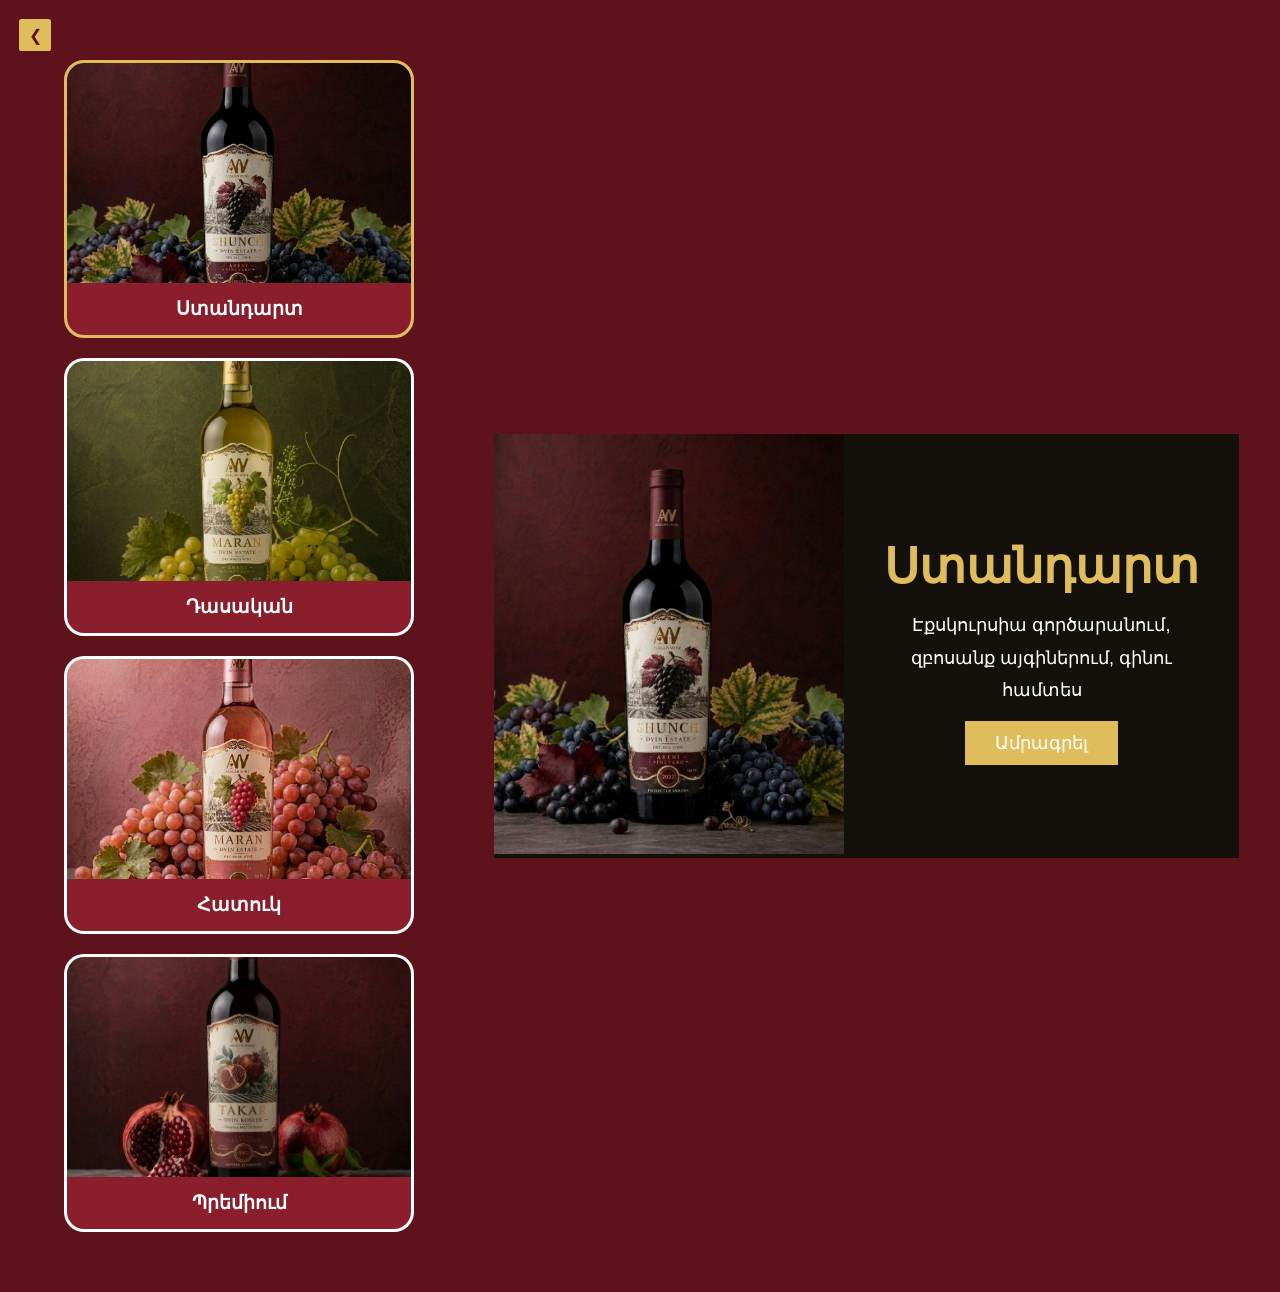
==== book.html @ 717713c0 "second repository" ====
<!DOCTYPE html>
<html lang="en">
<head>
    <meta charset="UTF-8">
    <meta name="viewport" content="width=device-width, initial-scale=1.0">
    <title>Asalan Wine</title>
    <link rel="stylesheet" href="./book.css">
    <link rel="icon" href="./img/Icon 4-01.png">
</head>
<body>
    <a  style="position: fixed; top: 1.5vw; left: 1.5vw; background: var(--gold);width: 2.5vw; height: 2.5vw;display: flex;justify-content: center;align-items: center;border-radius: 0.2vw;color: var(--wine-red-dark);text-decoration: none;" href="./index.html">❮</a>
    <div class="tour-section">
        <div class="tour-list">
            <div class="tour-card active"
                data-title="Ստանդարտ"
                data-price="10000 Դրամ"
                data-img="./img/wine1.jpg"
                data-text="Էքսկուրսիա գործարանում, զբոսանք այգիներում, գինու համտես">
                <img src="./img/wine1.jpg" alt="">
                <h3>Ստանդարտ</h3>
            </div>
            <div class="tour-card"
                data-title="Դասական"
                data-price="15000 Դրամ"
                data-img="./img/wine2.jpg"
                data-text="Էքսկուրսիա գործարանում, զբոսանք այգիներում, գինու համտես և պանրի տեսականի ">
                <img src="./img/wine2.jpg" alt="">
                <h3>Դասական</h3>
            </div>
            <div class="tour-card"
                data-title="Հատուկ"
                data-price="20000 Դրամ"
                data-img="./img/wine3.jpg"
                data-text="Էքսկուրսիա գործարանում, զբոսանք այգիներում, գինու համտես, պանրի, մսի, չրերի տեսականի և չորահաց">
                <img src="./img/wine3.jpg" alt="">
                <h3>Հատուկ</h3>
            </div>
            <div class="tour-card"
                data-title="Պրեմիում"
                data-price="25000 Դրամ"
                data-img="./img/wine4.jpg"
                data-text="Էքսկուրսիա գործարանում, զբոսանք այգիներում, գինու համտես, պանրի, մսի, չրերի տեսականի, չորահաց, ճաշ կամ ընթրիք">
                <img src="./img/wine4.jpg" alt="">
                <h3>Պրեմիում</h3>
            </div>
        </div>
        <div class="tour-preview">
            <div class="preview-image">
                <img id="previewImg" src="./img/wine1.jpg" alt="">
            </div>
            <div class="preview-content">
                <h2 id="previewTitle">Ստանդարտ</h2>
                <p class="price" id="previewPrice"> Էքսկուրսիա գործարանում, զբոսանք այգիներում, գինու համտես</p>
                <p id="previewText">
                    
                </p>
                <a href="./index.html#contact">Ամրագրել</a>
            </div>
        </div>
    </div>
    <script src="./book.js"></script>
</body>
</html>
---- book.css ----
@media (max-width: 768px) {
}

*{
    margin:0;
    padding:0;
    box-sizing:border-box;
}

body {
  font-family: system-ui, -apple-system, 'Segoe UI', 'Roboto', 'Helvetica Neue', sans-serif;
  background-color: #490b0c;
  cursor: url("./img/cursor2.png"), auto;
}
.uxarkel, a,
.bookbtn,
#kochak:hover,
#restart:hover,
.nav-link:hover,
.btn:hover {
    cursor: url("./img/wine\ glass2.png") 16 16, pointer !important;
}

:root {
  --wine-red: #8b1e2c;
  --wine-red-dark: #5e121c;
  --gold: #e0bd5c;
  --gold-light: #ffffff;
  --black: #0a0705;
  --black-soft: #14100c;
  --white: #fefaf5;
  --gray-light: #2c2722;
}
body{
    background:var(--wine-red-dark);
    font-family:sans-serif;
}
.tour-section{
    width:90%;
    margin:60px auto;
    display:grid;
    grid-template-columns:350px 1fr;
    gap:80px;
    align-items:center;
}
.tour-list{
    display:grid;
    gap:20px;
}
.tour-card{
    background:white;
    border-radius:20px;
    overflow:hidden;
    cursor:pointer;
    border:3px solid transparent;
    transition:.3s;
    cursor: url("./img/wine\ glass2.png") 16 16, pointer !important;
}
.tour-card img{
    width:100%;
    height:220px;
    object-fit:cover;
    display:block;
}
.tour-card h3{
    text-align:center;
    padding:15px;
    background:var(--wine-red);
    color:white;
}
.tour-card:hover{
    transform:translateY(-5px);
}
.tour-card.active{
    border-color:var(--gold);
}
.tour-preview{
    background:var(--black-soft);
    min-height:420px;
    display:grid;
    grid-template-columns:350px 1fr;
    align-items:center;
}
.preview-image img{
    width:100%;
    height:420px;
    object-fit:cover;
}
.preview-content{
    padding:40px;
    text-align:center;
}
.preview-content h2{
    font-size:48px;
    color:var(--gold);
    margin-bottom:15px;
}
.price{
    font-size:32px;
    margin-bottom:25px;
}
.preview-content p{
    line-height:1.8;
    font-size:18px;
    color: var(--gold-light);
    margin-bottom: 25px;
}
.preview-content a{
    padding:12px 30px;
    border:none;
    background:var(--gold);
    color:white;
    cursor:pointer;
    font-size:18px;
    text-decoration: none;
}

@media (max-width: 480px) {
}
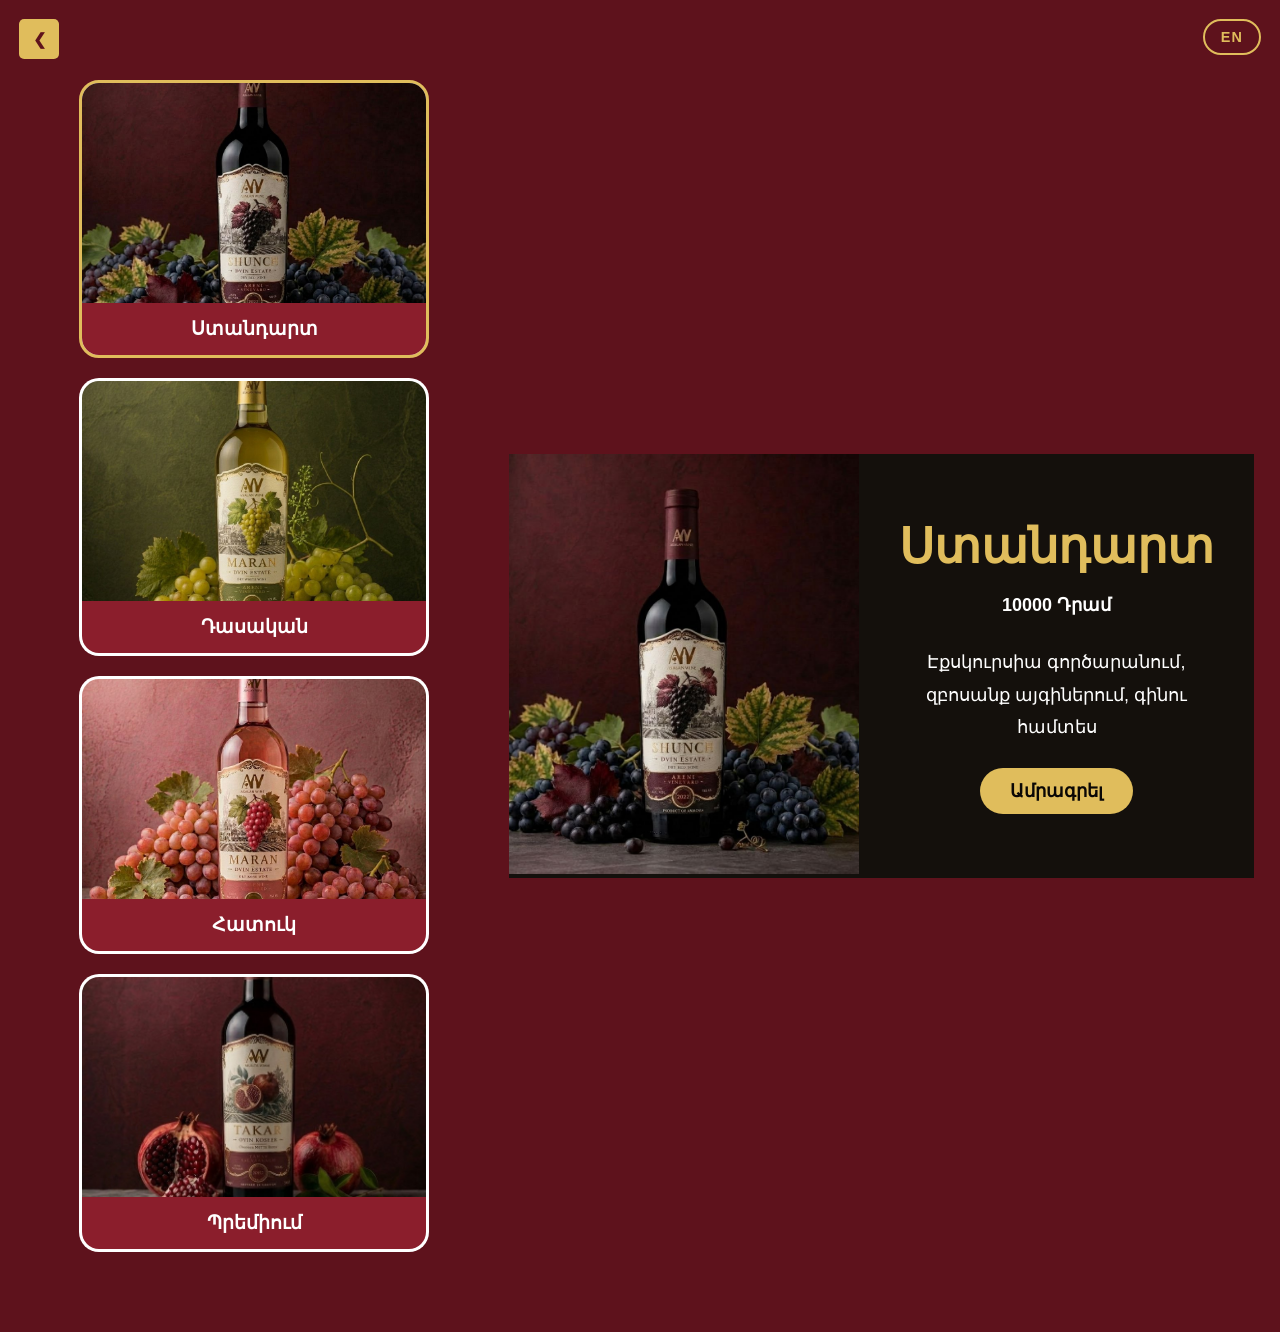
==== commit e3943d14: "Add multi-language support and make website responsive" ====
--- a/book.html
+++ b/book.html
@@ -1,63 +1,54 @@
-<!DOCTYPE html>
+<!doctype html>
 <html lang="en">
-<head>
-    <meta charset="UTF-8">
-    <meta name="viewport" content="width=device-width, initial-scale=1.0">
+  <head>
+    <meta charset="UTF-8" />
+    <meta name="viewport" content="width=device-width, initial-scale=1.0" />
     <title>Asalan Wine</title>
-    <link rel="stylesheet" href="./book.css">
-    <link rel="icon" href="./img/Icon 4-01.png">
-</head>
-<body>
-    <a  style="position: fixed; top: 1.5vw; left: 1.5vw; background: var(--gold);width: 2.5vw; height: 2.5vw;display: flex;justify-content: center;align-items: center;border-radius: 0.2vw;color: var(--wine-red-dark);text-decoration: none;" href="./index.html">❮</a>
+    <link rel="stylesheet" href="./book.css" />
+    <link rel="icon" href="./img/Icon 4-01.png" />
+  </head>
+  <body>
+    <a class="back-btn" href="./index.html">❮</a>
+    <button class="lang-switch"><span>EN</span></button>
     <div class="tour-section">
-        <div class="tour-list">
-            <div class="tour-card active"
-                data-title="Ստանդարտ"
-                data-price="10000 Դրամ"
-                data-img="./img/wine1.jpg"
-                data-text="Էքսկուրսիա գործարանում, զբոսանք այգիներում, գինու համտես">
-                <img src="./img/wine1.jpg" alt="">
-                <h3>Ստանդարտ</h3>
-            </div>
-            <div class="tour-card"
-                data-title="Դասական"
-                data-price="15000 Դրամ"
-                data-img="./img/wine2.jpg"
-                data-text="Էքսկուրսիա գործարանում, զբոսանք այգիներում, գինու համտես և պանրի տեսականի ">
-                <img src="./img/wine2.jpg" alt="">
-                <h3>Դասական</h3>
-            </div>
-            <div class="tour-card"
-                data-title="Հատուկ"
-                data-price="20000 Դրամ"
-                data-img="./img/wine3.jpg"
-                data-text="Էքսկուրսիա գործարանում, զբոսանք այգիներում, գինու համտես, պանրի, մսի, չրերի տեսականի և չորահաց">
-                <img src="./img/wine3.jpg" alt="">
-                <h3>Հատուկ</h3>
-            </div>
-            <div class="tour-card"
-                data-title="Պրեմիում"
-                data-price="25000 Դրամ"
-                data-img="./img/wine4.jpg"
-                data-text="Էքսկուրսիա գործարանում, զբոսանք այգիներում, գինու համտես, պանրի, մսի, չրերի տեսականի, չորահաց, ճաշ կամ ընթրիք">
-                <img src="./img/wine4.jpg" alt="">
-                <h3>Պրեմիում</h3>
-            </div>
+      <div class="tour-list">
+        <div
+          class="tour-card active"
+          data-key="standard"
+          data-img="./img/wine1.jpg">
+          <img src="./img/wine1.jpg" alt="" />
+          <h3 data-i18n="tour-standard-title">Ստանդարտ</h3>
         </div>
-        <div class="tour-preview">
-            <div class="preview-image">
-                <img id="previewImg" src="./img/wine1.jpg" alt="">
-            </div>
-            <div class="preview-content">
-                <h2 id="previewTitle">Ստանդարտ</h2>
-                <p class="price" id="previewPrice"> Էքսկուրսիա գործարանում, զբոսանք այգիներում, գինու համտես</p>
-                <p id="previewText">
-                    
-                </p>
-                <a href="./index.html#contact">Ամրագրել</a>
-            </div>
+        <div class="tour-card" data-key="classic" data-img="./img/wine2.jpg">
+          <img src="./img/wine2.jpg" alt="" />
+          <h3 data-i18n="tour-classic-title">Դասական</h3>
         </div>
+        <div class="tour-card" data-key="special" data-img="./img/wine3.jpg">
+          <img src="./img/wine3.jpg" alt="" />
+          <h3 data-i18n="tour-special-title">Հատուկ</h3>
+        </div>
+        <div class="tour-card" data-key="premium" data-img="./img/wine4.jpg">
+          <img src="./img/wine4.jpg" alt="" />
+          <h3 data-i18n="tour-premium-title">Պրեմիում</h3>
+        </div>
+      </div>
+      <div class="tour-preview">
+        <div class="preview-image">
+          <img id="previewImg" src="./img/wine1.jpg" alt="" />
+        </div>
+        <div class="preview-content">
+          <h2 id="previewTitle" data-i18n="tour-standard-title">Ստանդարտ</h2>
+          <p class="price" id="previewPrice" data-i18n="tour-standard-price">
+            10.000 Դրամ
+          </p>
+          <p id="previewText" data-i18n="tour-standard-text">
+            Էքսկուրսիա գործարանում, զբոսանք այգիներում, գինու համտես
+          </p>
+          <a href="./index.html#contact" data-i18n="tour-book-btn">Ամրագրել</a>
+        </div>
+      </div>
     </div>
+    <script src="lang.js"></script>
     <script src="./book.js"></script>
-</body>
-</html>+  </body>
+</html>
--- a/book.css
+++ b/book.css
@@ -1,24 +1,39 @@
 @media (max-width: 768px) {
 }
 
-*{
-    margin:0;
-    padding:0;
-    box-sizing:border-box;
+* {
+  margin: 0;
+  padding: 0;
+  box-sizing: border-box;
 }
 
 body {
-  font-family: system-ui, -apple-system, 'Segoe UI', 'Roboto', 'Helvetica Neue', sans-serif;
+  font-family:
+    system-ui,
+    -apple-system,
+    "Segoe UI",
+    "Roboto",
+    "Helvetica Neue",
+    sans-serif;
   background-color: #490b0c;
   cursor: url("./img/cursor2.png"), auto;
 }
-.uxarkel, a,
+html,
+body {
+  overflow-x: hidden;
+  max-width: 100%;
+}
+.uxarkel,
+a,
 .bookbtn,
 #kochak:hover,
 #restart:hover,
 .nav-link:hover,
+.lang-switch:hover,
 .btn:hover {
-    cursor: url("./img/wine\ glass2.png") 16 16, pointer !important;
+  cursor:
+    url("./img/wine\ glass2.png") 16 16,
+    pointer !important;
 }
 
 :root {
@@ -31,89 +46,237 @@
   --white: #fefaf5;
   --gray-light: #2c2722;
 }
-body{
-    background:var(--wine-red-dark);
-    font-family:sans-serif;
-}
-.tour-section{
-    width:90%;
-    margin:60px auto;
-    display:grid;
-    grid-template-columns:350px 1fr;
-    gap:80px;
-    align-items:center;
-}
-.tour-list{
-    display:grid;
-    gap:20px;
-}
-.tour-card{
-    background:white;
-    border-radius:20px;
-    overflow:hidden;
-    cursor:pointer;
-    border:3px solid transparent;
-    transition:.3s;
-    cursor: url("./img/wine\ glass2.png") 16 16, pointer !important;
-}
-.tour-card img{
-    width:100%;
-    height:220px;
-    object-fit:cover;
-    display:block;
-}
-.tour-card h3{
-    text-align:center;
-    padding:15px;
-    background:var(--wine-red);
-    color:white;
-}
-.tour-card:hover{
-    transform:translateY(-5px);
-}
-.tour-card.active{
-    border-color:var(--gold);
-}
-.tour-preview{
-    background:var(--black-soft);
-    min-height:420px;
-    display:grid;
-    grid-template-columns:350px 1fr;
-    align-items:center;
-}
-.preview-image img{
-    width:100%;
-    height:420px;
-    object-fit:cover;
-}
-.preview-content{
-    padding:40px;
-    text-align:center;
-}
-.preview-content h2{
-    font-size:48px;
-    color:var(--gold);
-    margin-bottom:15px;
-}
-.price{
-    font-size:32px;
-    margin-bottom:25px;
-}
-.preview-content p{
-    line-height:1.8;
-    font-size:18px;
-    color: var(--gold-light);
-    margin-bottom: 25px;
-}
-.preview-content a{
-    padding:12px 30px;
-    border:none;
-    background:var(--gold);
-    color:white;
-    cursor:pointer;
-    font-size:18px;
-    text-decoration: none;
+body {
+  background: var(--wine-red-dark);
+  font-family: sans-serif;
+}
+.back-btn {
+  position: fixed;
+  top: 1.5vw;
+  left: 1.5vw;
+  background: var(--gold);
+  width: 2.5vw;
+  height: 2.5vw;
+  min-width: 40px;
+  min-height: 40px;
+  display: flex;
+  justify-content: center;
+  align-items: center;
+  border-radius: 0.4vw;
+  color: var(--wine-red-dark);
+  text-decoration: none;
+  font-weight: 700;
+  z-index: 10;
+}
+.lang-switch {
+  position: fixed;
+  top: 1.5vw;
+  right: 1.5vw;
+  display: inline-flex;
+  align-items: center;
+  justify-content: center;
+  background: transparent;
+  border: 2px solid var(--gold);
+  color: var(--gold);
+  font-weight: 700;
+  font-size: 0.9rem;
+  letter-spacing: 1px;
+  padding: 0.5rem 1rem;
+  border-radius: 40px;
+  transition: 0.3s;
+  z-index: 10;
+}
+.lang-switch:hover {
+  background: var(--gold);
+  color: var(--black);
+  transform: translateY(-3px);
+}
+.tour-section {
+  padding: 20px 15px;
+  width: 90%;
+  margin: 60px auto;
+  display: grid;
+  grid-template-columns: 350px 1fr;
+  gap: 80px;
+  align-items: center;
+}
+.tour-list {
+  display: grid;
+  gap: 20px;
+}
+.tour-card {
+  background: white;
+  border-radius: 20px;
+  overflow: hidden;
+  cursor: pointer;
+  border: 3px solid transparent;
+  transition: 0.3s;
+  cursor:
+    url("./img/wine\ glass2.png") 16 16,
+    pointer !important;
+}
+.tour-card img {
+  width: 100%;
+  height: 220px;
+  object-fit: cover;
+  display: block;
+}
+.tour-card h3 {
+  text-align: center;
+  padding: 15px;
+  background: var(--wine-red);
+  color: white;
+}
+.tour-card:hover {
+  transform: translateY(-5px);
+}
+.tour-card.active {
+  border-color: var(--gold);
+}
+.tour-preview {
+  background: var(--black-soft);
+  min-height: 420px;
+  display: grid;
+  grid-template-columns: 350px 1fr;
+  align-items: center;
+}
+.preview-image img {
+  width: 100%;
+  height: 420px;
+  object-fit: cover;
+}
+.preview-content {
+  padding: 40px;
+  text-align: center;
+}
+.preview-content h2 {
+  font-size: 48px;
+  color: var(--gold);
+  margin-bottom: 15px;
+}
+.price {
+  font-size: 32px;
+  margin-bottom: 25px;
+  color: var(--gold);
+  font-weight: bold;
+}
+.preview-content a {
+  padding: 12px 30px;
+  border: none;
+  background: var(--gold);
+  color: var(--black);
+  font-size: 18px;
+  text-decoration: none;
+  border-radius: 40px;
+  font-weight: bold;
+  transition: 0.3s ease;
+  display: inline-block;
+}
+.preview-content a:hover {
+  background: var(--white);
+  transform: translateY(-3px);
+  box-shadow: 0 5px 15px rgba(224, 189, 92, 0.4);
+}
+
+.preview-content p {
+  line-height: 1.8;
+  font-size: 18px;
+  color: var(--gold-light);
+  margin-bottom: 25px;
+}
+
+@media (max-width: 1250px) {
+  .tour-section {
+    grid-template-columns: 1fr 1fr;
+  }
+}
+@media (max-width: 1100px) {
+  .tour-section {
+    grid-template-columns: 1fr;
+    gap: 30px;
+    margin: 90px auto 40px;
+    width: 92%;
+  }
+  .tour-list {
+    grid-template-columns: repeat(2, 1fr);
+  }
+  .tour-card img {
+    height: 160px;
+  }
+  .tour-preview {
+    grid-template-columns: 1fr;
+    min-height: auto;
+  }
+  .preview-image img {
+    height: 260px;
+  }
+  .preview-content {
+    padding: 25px;
+  }
+  .preview-content h2 {
+    font-size: 36px;
+  }
+  .price {
+    font-size: 24px;
+  }
 }
 
 @media (max-width: 480px) {
-}+  .tour-list {
+    grid-template-columns: 1fr 1fr;
+    gap: 12px;
+  }
+  .tour-card img {
+    height: 120px;
+  }
+  .tour-card h3 {
+    padding: 10px;
+    font-size: 0.9rem;
+  }
+  .preview-image img {
+    height: 200px;
+  }
+  .preview-content h2 {
+    font-size: 28px;
+  }
+  .price {
+    font-size: 18px;
+  }
+  .preview-content p {
+    font-size: 15px;
+  }
+  .back-btn,
+  .lang-switch {
+    top: 3vw;
+  }
+  .lang-switch {
+    font-size: 3.2vw;
+    padding: 1.5vw 3vw;
+  }
+}
+
+@media (max-width: 360px) {
+  .tour-section {
+    margin: 80px auto 30px;
+  }
+  .tour-card h3 {
+    font-size: 0.8rem;
+    padding: 8px;
+  }
+  .tour-card img {
+    height: 100px;
+  }
+  .preview-content h2 {
+    font-size: 22px;
+  }
+  .price {
+    font-size: 16px;
+  }
+  .preview-content p {
+    font-size: 13px;
+  }
+  .preview-content a {
+    padding: 10px 22px;
+    font-size: 15px;
+  }
+}
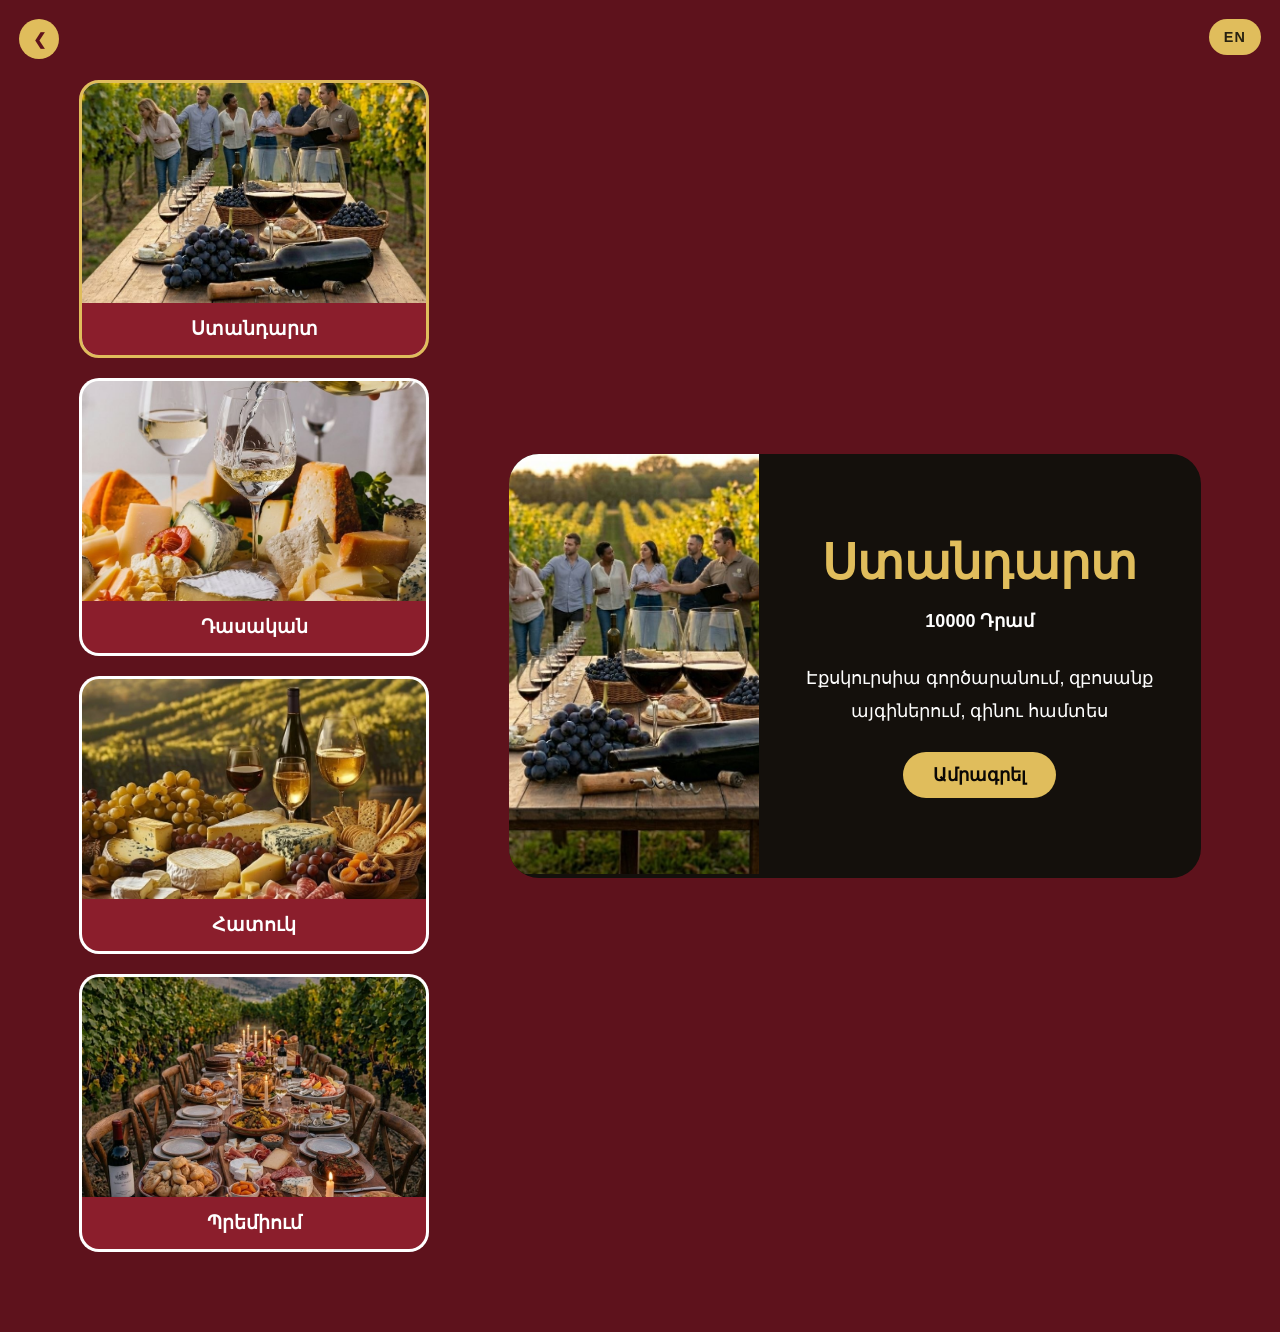
==== commit b1390ee8: "update project: fixed layout and design" ====
--- a/book.html
+++ b/book.html
@@ -5,7 +5,7 @@
     <meta name="viewport" content="width=device-width, initial-scale=1.0" />
     <title>Asalan Wine</title>
     <link rel="stylesheet" href="./book.css" />
-    <link rel="icon" href="./img/Icon 4-01.png" />
+    <link rel="icon" href="./img/favicon.png" />
   </head>
   <body>
     <a class="back-btn" href="./index.html">❮</a>
@@ -15,20 +15,20 @@
         <div
           class="tour-card active"
           data-key="standard"
-          data-img="./img/wine1.jpg">
-          <img src="./img/wine1.jpg" alt="" />
+          data-img="./img/standart.jpg">
+          <img src="./img/standart.jpg" alt="" />
           <h3 data-i18n="tour-standard-title">Ստանդարտ</h3>
         </div>
-        <div class="tour-card" data-key="classic" data-img="./img/wine2.jpg">
-          <img src="./img/wine2.jpg" alt="" />
+        <div class="tour-card" data-key="classic" data-img="./img/dasakan.jpg">
+          <img src="./img/dasakan.jpg" alt="" />
           <h3 data-i18n="tour-classic-title">Դասական</h3>
         </div>
-        <div class="tour-card" data-key="special" data-img="./img/wine3.jpg">
-          <img src="./img/wine3.jpg" alt="" />
+        <div class="tour-card" data-key="special" data-img="./img/hatuk.jpg">
+          <img src="./img/hatuk.jpg" alt="" />
           <h3 data-i18n="tour-special-title">Հատուկ</h3>
         </div>
-        <div class="tour-card" data-key="premium" data-img="./img/wine4.jpg">
-          <img src="./img/wine4.jpg" alt="" />
+        <div class="tour-card" data-key="premium" data-img="./img/premium.jpg">
+          <img src="./img/premium.jpg" alt="" />
           <h3 data-i18n="tour-premium-title">Պրեմիում</h3>
         </div>
       </div>
--- a/book.css
+++ b/book.css
@@ -52,6 +52,7 @@
 }
 .back-btn {
   position: fixed;
+  display: inline-flex;
   top: 1.5vw;
   left: 1.5vw;
   background: var(--gold);
@@ -62,11 +63,17 @@
   display: flex;
   justify-content: center;
   align-items: center;
-  border-radius: 0.4vw;
+  border-radius: 40px;
   color: var(--wine-red-dark);
   text-decoration: none;
   font-weight: 700;
   z-index: 10;
+  transition: all 0.3s ease-in-out;
+}
+.back-btn:hover {
+ background: var(--gold-light);
+ transform: translateY(-3px);
+ box-shadow: 0 0 35px #e0bd5c;
 }
 .lang-switch {
   position: fixed;
@@ -75,21 +82,25 @@
   display: inline-flex;
   align-items: center;
   justify-content: center;
-  background: transparent;
-  border: 2px solid var(--gold);
-  color: var(--gold);
   font-weight: 700;
-  font-size: 0.9rem;
   letter-spacing: 1px;
-  padding: 0.5rem 1rem;
   border-radius: 40px;
   transition: 0.3s;
   z-index: 10;
+  text-align: center;
+  background: var(--gold);
+  border: none;
+  color: rgba(1, 1, 1, 0.832);
+  text-decoration: none;
+  margin-left: 20px;
+  max-width: 200px;     
+  padding: 10px 15px;    
+  font-size: 0.9rem;     
 }
 .lang-switch:hover {
-  background: var(--gold);
-  color: var(--black);
-  transform: translateY(-3px);
+ background: var(--gold-light);
+ transform: translateY(-3px);
+ box-shadow: 0 0 35px #e0bd5c;
 }
 .tour-section {
   padding: 20px 15px;
@@ -136,9 +147,11 @@
 .tour-preview {
   background: var(--black-soft);
   min-height: 420px;
-  display: grid;
+  display: flex;
   grid-template-columns: 350px 1fr;
   align-items: center;
+  border-radius: 30px;
+  overflow: hidden;
 }
 .preview-image img {
   width: 100%;
@@ -184,12 +197,12 @@
   color: var(--gold-light);
   margin-bottom: 25px;
 }
-
 @media (max-width: 1250px) {
   .tour-section {
     grid-template-columns: 1fr 1fr;
   }
 }
+
 @media (max-width: 1100px) {
   .tour-section {
     grid-template-columns: 1fr;
@@ -226,15 +239,24 @@
     grid-template-columns: 1fr 1fr;
     gap: 12px;
   }
+  
   .tour-card img {
-    height: 120px;
-  }
+    width: 100% !important;
+    height: auto !important; 
+    object-fit: cover !important;  
+    background: none !important;
+    padding: 0 !important;
+  }
+
+  .preview-image img {
+    width: 100% !important;
+    height: auto !important;
+    object-fit: cover !important;
+  }
+  
   .tour-card h3 {
     padding: 10px;
-    font-size: 0.9rem;
-  }
-  .preview-image img {
-    height: 200px;
+    font-size: 0.85rem;
   }
   .preview-content h2 {
     font-size: 28px;
@@ -260,23 +282,7 @@
     margin: 80px auto 30px;
   }
   .tour-card h3 {
-    font-size: 0.8rem;
+    font-size: 0.75rem;
     padding: 8px;
   }
-  .tour-card img {
-    height: 100px;
-  }
-  .preview-content h2 {
-    font-size: 22px;
-  }
-  .price {
-    font-size: 16px;
-  }
-  .preview-content p {
-    font-size: 13px;
-  }
-  .preview-content a {
-    padding: 10px 22px;
-    font-size: 15px;
-  }
-}
+}
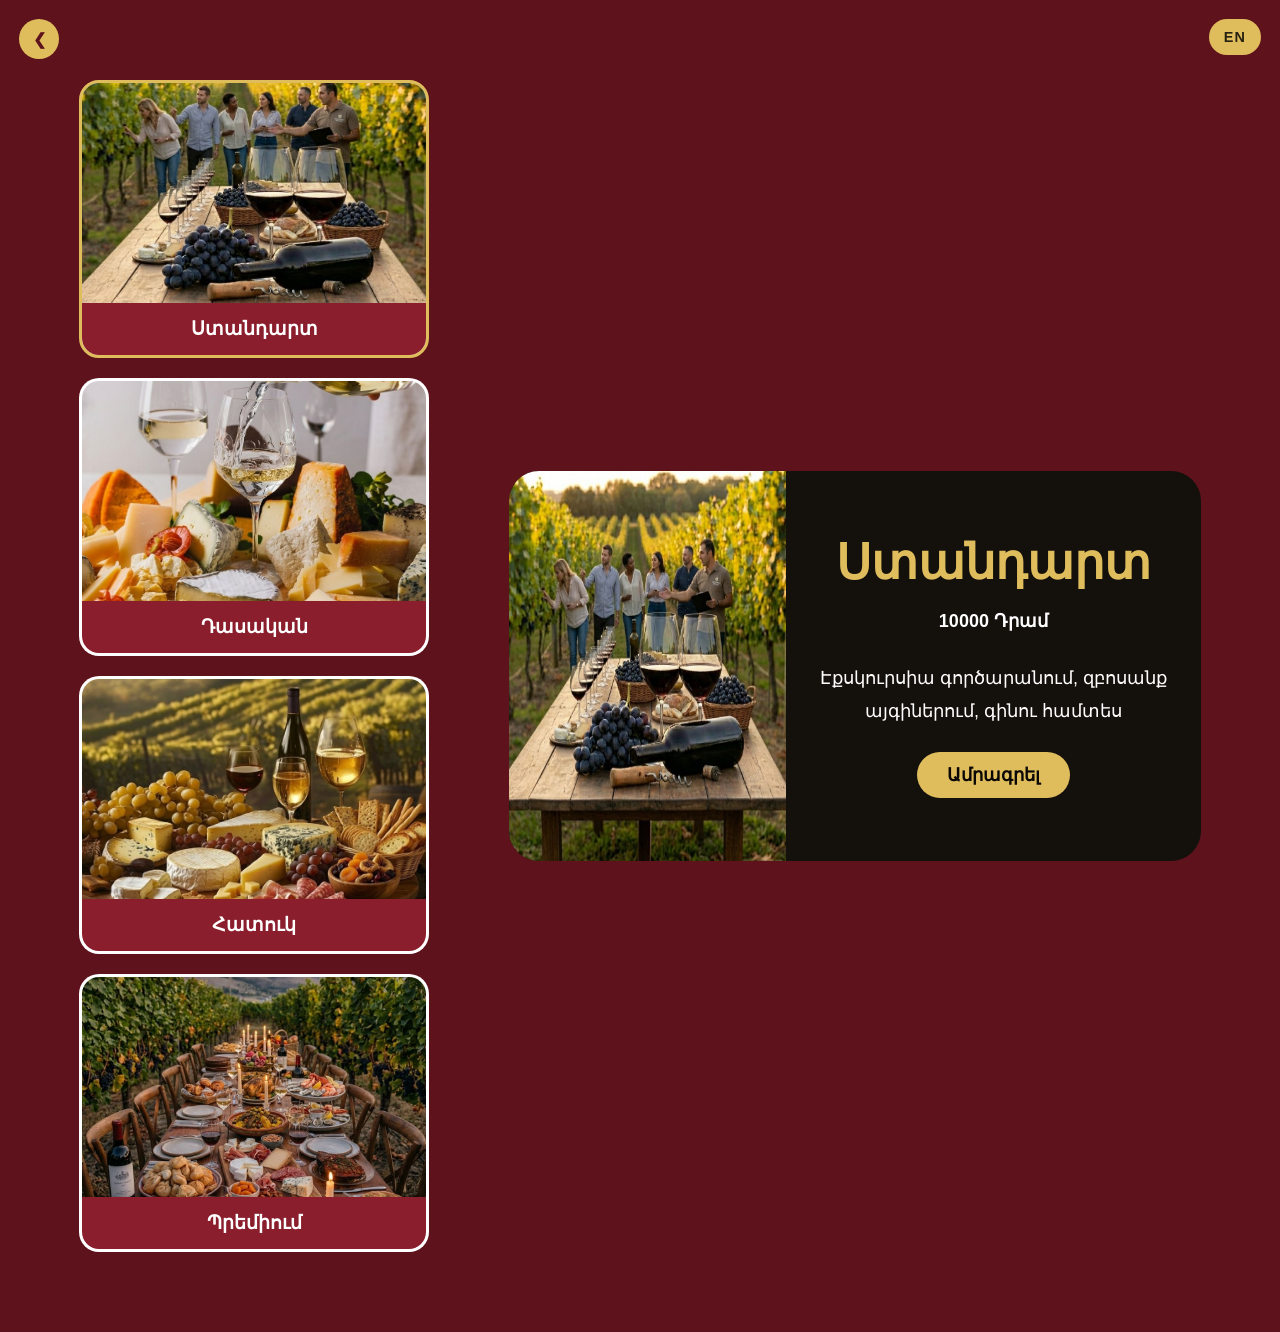
==== commit 2dd9b260: "fix: center text in preview-content for all languages" ====
--- a/book.html
+++ b/book.html
@@ -7,9 +7,11 @@
     <link rel="stylesheet" href="./book.css" />
     <link rel="icon" href="./img/favicon.png" />
   </head>
+
   <body>
     <a class="back-btn" href="./index.html">❮</a>
     <button class="lang-switch"><span>EN</span></button>
+
     <div class="tour-section">
       <div class="tour-list">
         <div
@@ -19,19 +21,23 @@
           <img src="./img/standart.jpg" alt="" />
           <h3 data-i18n="tour-standard-title">Ստանդարտ</h3>
         </div>
+
         <div class="tour-card" data-key="classic" data-img="./img/dasakan.jpg">
           <img src="./img/dasakan.jpg" alt="" />
           <h3 data-i18n="tour-classic-title">Դասական</h3>
         </div>
+
         <div class="tour-card" data-key="special" data-img="./img/hatuk.jpg">
           <img src="./img/hatuk.jpg" alt="" />
           <h3 data-i18n="tour-special-title">Հատուկ</h3>
         </div>
+
         <div class="tour-card" data-key="premium" data-img="./img/premium.jpg">
           <img src="./img/premium.jpg" alt="" />
           <h3 data-i18n="tour-premium-title">Պրեմիում</h3>
         </div>
       </div>
+      
       <div class="tour-preview">
         <div class="preview-image">
           <img id="previewImg" src="./img/wine1.jpg" alt="" />
--- a/book.css
+++ b/book.css
@@ -146,32 +146,42 @@
 }
 .tour-preview {
   background: var(--black-soft);
-  min-height: 420px;
   display: flex;
   grid-template-columns: 350px 1fr;
   align-items: center;
   border-radius: 30px;
   overflow: hidden;
 }
+.preview-image {
+  flex: 0 0 40%; 
+  height: 390px; 
+  overflow: hidden;
+  object-position: center;
+}
 .preview-image img {
   width: 100%;
-  height: 420px;
-  object-fit: cover;
+  height: 100%;
 }
 .preview-content {
-  padding: 40px;
-  text-align: center;
+  text-align: center;
+  flex: 1;
+  display: flex;
+  flex-direction: column;
+  align-items: center;
+  justify-content: center; 
+  padding: 20px;
 }
 .preview-content h2 {
   font-size: 48px;
   color: var(--gold);
   margin-bottom: 15px;
+  text-align: center;
 }
 .price {
-  font-size: 32px;
   margin-bottom: 25px;
   color: var(--gold);
   font-weight: bold;
+  text-align: center;
 }
 .preview-content a {
   padding: 12px 30px;
@@ -184,6 +194,7 @@
   font-weight: bold;
   transition: 0.3s ease;
   display: inline-block;
+  text-align: center !important;
 }
 .preview-content a:hover {
   background: var(--white);
@@ -196,6 +207,9 @@
   font-size: 18px;
   color: var(--gold-light);
   margin-bottom: 25px;
+  padding-left: 5px; 
+  padding-right: 5px;
+  text-align: center !important;
 }
 @media (max-width: 1250px) {
   .tour-section {
@@ -203,7 +217,7 @@
   }
 }
 
-@media (max-width: 1100px) {
+@media (max-width: 600px) {
   .tour-section {
     grid-template-columns: 1fr;
     gap: 30px;
@@ -217,17 +231,29 @@
     height: 160px;
   }
   .tour-preview {
-    grid-template-columns: 1fr;
-    min-height: auto;
+    flex-direction: column !important; 
+    height: auto !important;         
+   padding-bottom: 20px;               
   }
   .preview-image img {
-    height: 260px;
+    width: 100%;
+    height: 100%;
+    object-fit: cover;
+    object-position: center; 
+    border-top-left-radius: 30px;
+    border-top-right-radius: 30px;
+  }
+  .preview-image {
+    flex: 0 0 1% !important;      
+    width: 100% !important;          
   }
   .preview-content {
-    padding: 25px;
+    padding: 15px;
+    text-align: center;
   }
   .preview-content h2 {
-    font-size: 36px;
+    font-size: 1.4rem;
+    margin: 10px 0 !important;
   }
   .price {
     font-size: 24px;
@@ -285,4 +311,4 @@
     font-size: 0.75rem;
     padding: 8px;
   }
-}+}
